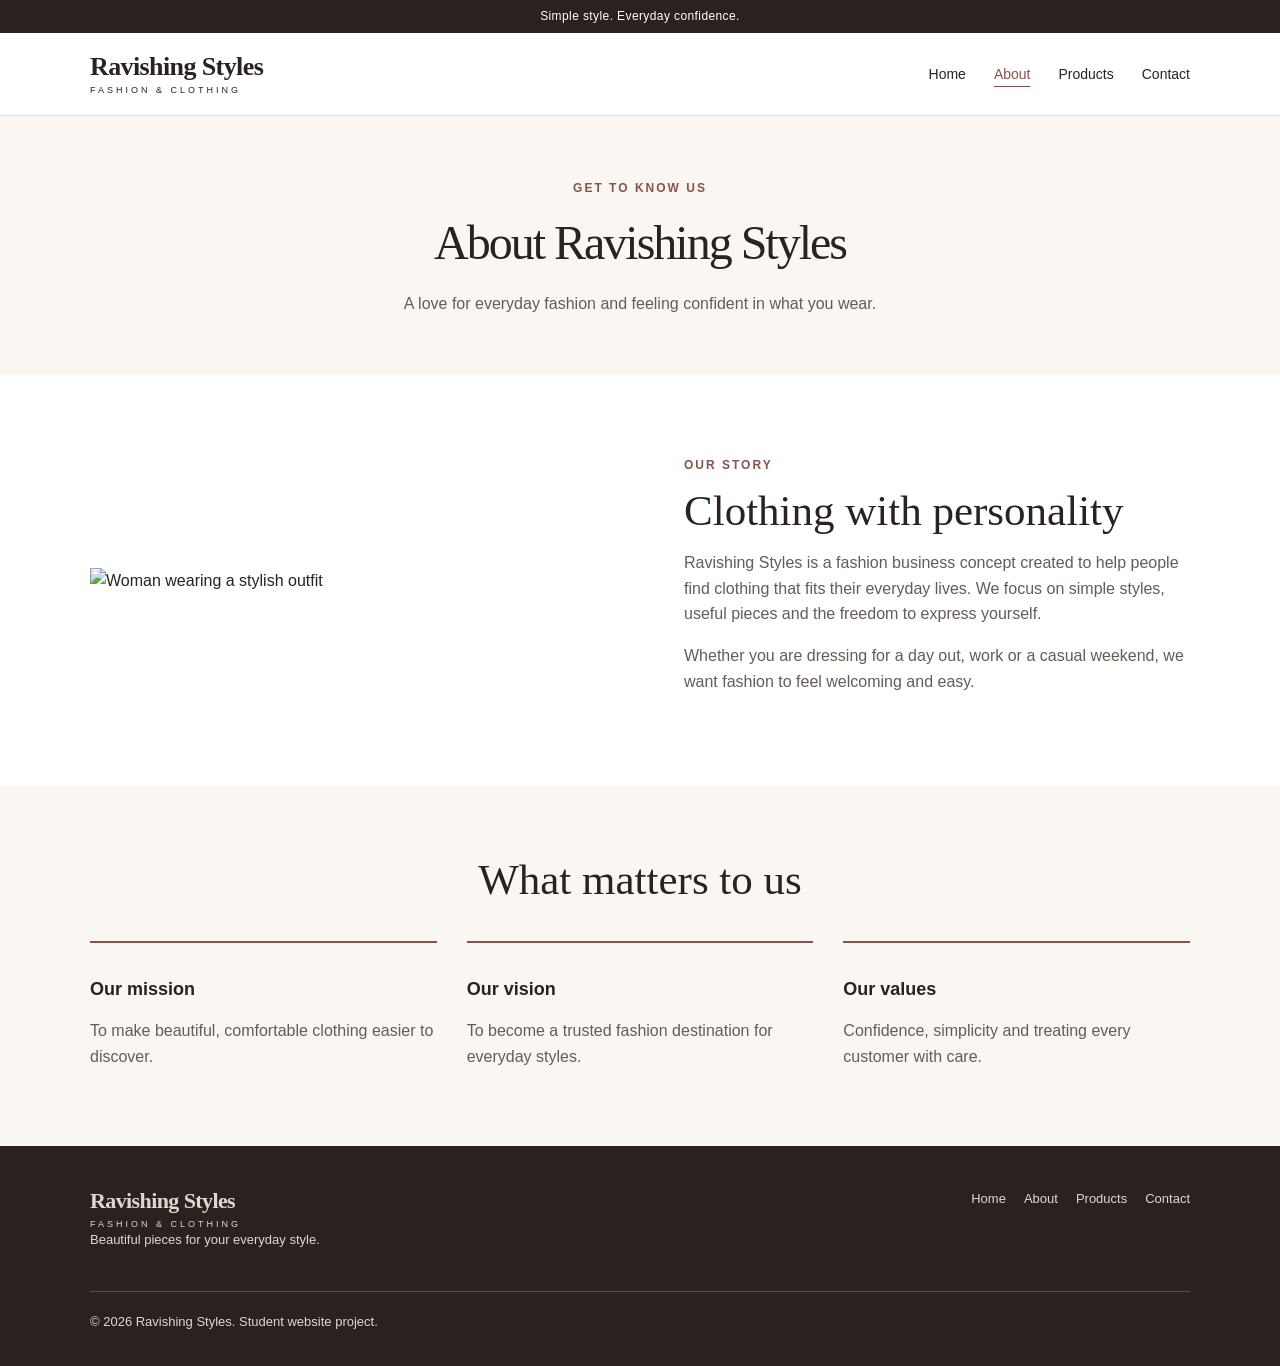
==== about.html @ 7719f30f "Create Ravishing Styles website" ====
<!DOCTYPE html>
<html lang="en">
<head>
  <meta charset="UTF-8">
  <meta name="viewport" content="width=device-width, initial-scale=1.0">
  <meta name="description" content="Ravishing Styles - simple, beautiful fashion for everyday confidence.">
  <title>About | Ravishing Styles</title>
  <link rel="stylesheet" href="css/style.css">
  <script src="js/script.js" defer></script>
</head>
<body>
  <div class="topbar">Simple style. Everyday confidence.</div>
  <header class="site-header">
    <div class="container header-inner">
      <a class="logo" href="index.html" aria-label="Ravishing Styles homepage">Ravishing Styles<span>FASHION & CLOTHING</span></a>
      <button id="menuButton" class="menu-button" aria-controls="mainNav" aria-expanded="false">Menu</button>
      <nav class="nav" id="mainNav" aria-label="Main navigation"><a href="index.html" class="">Home</a><a href="about.html" class="active">About</a><a href="products.html" class="">Products</a><a href="contact.html" class="">Contact</a></nav>
    </div>
  </header>
  <main><section class="page-banner"><div class="container"><span class="eyebrow">Get to know us</span><h1>About Ravishing Styles</h1><p>A love for everyday fashion and feeling confident in what you wear.</p></div></section>
<section class="section"><div class="container story-grid"><img class="" src="https://images.unsplash.com/photo-1490481651871-ab68de25d43d?w=1000&q=85" alt="Woman wearing a stylish outfit" loading="lazy"><div><span class="eyebrow">Our story</span><h2>Clothing with personality</h2><p>Ravishing Styles is a fashion business concept created to help people find clothing that fits their everyday lives. We focus on simple styles, useful pieces and the freedom to express yourself.</p><p>Whether you are dressing for a day out, work or a casual weekend, we want fashion to feel welcoming and easy.</p></div></div></section>
<section class="intro-panel"><div class="container"><div class="section-heading"><h2>What matters to us</h2></div><div class="values-grid"><div class="value"><h3>Our mission</h3><p>To make beautiful, comfortable clothing easier to discover.</p></div><div class="value"><h3>Our vision</h3><p>To become a trusted fashion destination for everyday styles.</p></div><div class="value"><h3>Our values</h3><p>Confidence, simplicity and treating every customer with care.</p></div></div></div></section></main>
  <footer class="footer">
    <div class="container">
      <div class="footer-content"><div><a class="logo" href="index.html">Ravishing Styles<span>FASHION & CLOTHING</span></a><p>Beautiful pieces for your everyday style.</p></div>
      <nav class="footer-nav" aria-label="Footer navigation"><a href="index.html" class="">Home</a><a href="about.html" class="active">About</a><a href="products.html" class="">Products</a><a href="contact.html" class="">Contact</a></nav></div>
      <p class="copyright">&copy; 2026 Ravishing Styles. Student website project.</p>
    </div>
  </footer>
</body>
</html>
---- css/style.css ----
/* Ravishing Styles - New Horizon student project */
:root { --ink:#29221f; --cream:#faf7f2; --accent:#8c514a; --line:#e6ded7; }
* { box-sizing:border-box; }
html { scroll-behavior:smooth; }
body { margin:0; font-family:Arial, Helvetica, sans-serif; background:#fff; color:var(--ink); line-height:1.6; }
a { color:inherit; text-decoration:none; }
img { max-width:100%; display:block; }
.container { width: min(1100px, 90%); margin:auto; }
.topbar { background:var(--ink); color:#fff; text-align:center; padding:7px 12px; font-size:12px; letter-spacing:.4px; }
.site-header { background:white; border-bottom:1px solid var(--line); }
.header-inner { display:flex; align-items:center; justify-content:space-between; min-height:82px; gap:20px; }
.logo { font-family:Georgia, serif; font-size:26px; font-weight:bold; line-height:1.05; letter-spacing:-.6px; }
.logo span { display:block; font-family:Arial,sans-serif; font-size:9px; letter-spacing:3px; font-weight:normal; margin-top:5px; }
.nav { display:flex; gap:28px; align-items:center; }
.nav a { font-size:14px; }
.nav a:hover, .nav a.active { color:var(--accent); text-decoration:underline; text-underline-offset:7px; }
.menu-button { display:none; border:1px solid var(--line); padding:8px 12px; background:#fff; font-size:14px; cursor:pointer; }
.hero { background:var(--cream); }
.hero-grid { display:grid; grid-template-columns:1fr 1fr; align-items:center; gap:7%; min-height:510px; }
.hero-copy { padding:55px 0; }
.eyebrow { color:var(--accent); text-transform:uppercase; font-size:12px; letter-spacing:2px; font-weight:bold; }
h1,h2,h3 { line-height:1.2; }
h1,h2 { font-family:Georgia, 'Times New Roman', serif; font-weight:normal; }
h1 { font-size:clamp(39px,5vw,68px); letter-spacing:-2px; margin:14px 0 20px; }
h2 { font-size:clamp(30px,3.5vw,43px); margin:8px 0 14px; }
h3 { font-size:18px; }
p { margin-top:0; }
.hero-copy p { color:#655a54; max-width:450px; }
.button { display:inline-block; background:var(--ink); color:white; border:1px solid var(--ink); padding:12px 24px; font-size:14px; cursor:pointer; font-family:inherit; }
.button:hover { background:var(--accent); border-color:var(--accent); }
.button.outline { background:transparent; color:var(--ink); }
.button.outline:hover { background:var(--ink); color:white; }
.hero-image { height:510px; width:100%; object-fit:cover; object-position:center 35%; }
.section { padding:76px 0; }
.section-heading { text-align:center; max-width:650px; margin:0 auto 35px; }
.section-heading p { color:#6c615c; }
.product-grid { display:grid; grid-template-columns:repeat(3,1fr); gap:25px; }
.product-card img { aspect-ratio:3/3.6; width:100%; object-fit:cover; background:#eee6dc; }
.product-card h3 { margin:13px 0 3px; font-size:17px; font-weight:normal; }
.product-card p { color:#73655d; font-size:13px; margin:0 0 5px; }
.product-card strong { color:var(--accent); font-size:15px; }
.intro-panel { background:var(--cream); padding:60px 0; }
.intro-grid { display:grid; grid-template-columns:1fr 1fr; gap:8%; align-items:center; }
.intro-grid img { width:100%; height:360px; object-fit:cover; }
.intro-grid p { color:#665b55; }
.page-banner { text-align:center; background:var(--cream); padding:58px 0; }
.page-banner p { max-width:600px; margin:0 auto; color:#665b55; }
.page-banner h1 { font-size:48px; }
.story-grid { display:grid; grid-template-columns:1fr 1fr; gap:8%; align-items:center; }
.story-grid img { width:100%; max-height:540px; object-fit:cover; }
.story-grid p { color:#665b55; }
.values-grid { display:grid; grid-template-columns:repeat(3,1fr); gap:30px; }
.value { padding-top:18px; border-top:2px solid var(--accent); }
.value p { color:#665b55; }
.filters { display:flex; justify-content:center; gap:12px; flex-wrap:wrap; margin-bottom:30px; }
.filter-button { border:1px solid var(--line); background:#fff; color:var(--ink); padding:8px 16px; font:inherit; font-size:13px; cursor:pointer; }
.filter-button.active, .filter-button:hover { background:var(--ink); color:#fff; }
.contact-grid { display:grid; grid-template-columns:1fr 1.35fr; gap:9%; }
.contact-details p { color:#665b55; }
.contact-details a { color:var(--accent); }
.form-group { margin-bottom:18px; }
label { display:block; margin-bottom:6px; font-weight:bold; font-size:13px; }
input,textarea { width:100%; border:1px solid #cfc5be; border-radius:0; padding:11px 12px; font:inherit; font-size:14px; background:white; color:var(--ink); }
input:focus,textarea:focus { outline:2px solid #a8746c; outline-offset:1px; }
textarea { min-height:140px; resize:vertical; }
.form-feedback { font-size:14px; margin-top:14px; min-height:22px; }
.form-feedback.error { color:#a22d2d; }
.form-feedback.success { color:#32704b; }
.footer { background:var(--ink); color:#fff; margin-top:0; padding:43px 0 20px; }
.footer-content { display:flex; justify-content:space-between; gap:30px; align-items:start; }
.footer .logo { font-size:22px; }
.footer p, .footer a { color:#e0d7d0; font-size:13px; }
.footer-nav { display:flex; gap:18px; flex-wrap:wrap; }
.copyright { border-top:1px solid #5c514c; padding-top:20px; margin-top:28px; font-size:12px; color:#ddd1ca; }
.center { text-align:center; }
.cta-section { text-align:center; background:var(--cream); padding:55px 15px; }
[hidden] { display:none !important; }
@media (max-width:760px) {
 .header-inner { min-height:75px; flex-wrap:wrap; }
 .logo { font-size:23px; }
 .menu-button { display:block; }
 .nav { display:none; flex-basis:100%; width:100%; flex-direction:column; align-items:stretch; gap:0; padding-bottom:15px; }
 .nav.open { display:flex; }
 .nav a { padding:12px 0; border-top:1px solid var(--line); }
 .hero-grid,.intro-grid,.story-grid,.contact-grid { grid-template-columns:1fr; gap:25px; }
 .hero-grid { min-height:auto; }
 .hero-copy { padding:48px 0 12px; }
 .hero-image { height:380px; }
 .product-grid { grid-template-columns:repeat(2,1fr); gap:17px; }
 .values-grid { grid-template-columns:1fr; gap:15px; }
 .section { padding:52px 0; }
 .intro-grid img { height:320px; }
 .page-banner { padding:42px 0; }
 .page-banner h1 { font-size:40px; }
 .footer-content { flex-direction:column; gap:15px; }
}
@media (max-width:450px) { .product-grid { grid-template-columns:1fr; } .hero-image { height:310px; } h1 { letter-spacing:-1px; } }
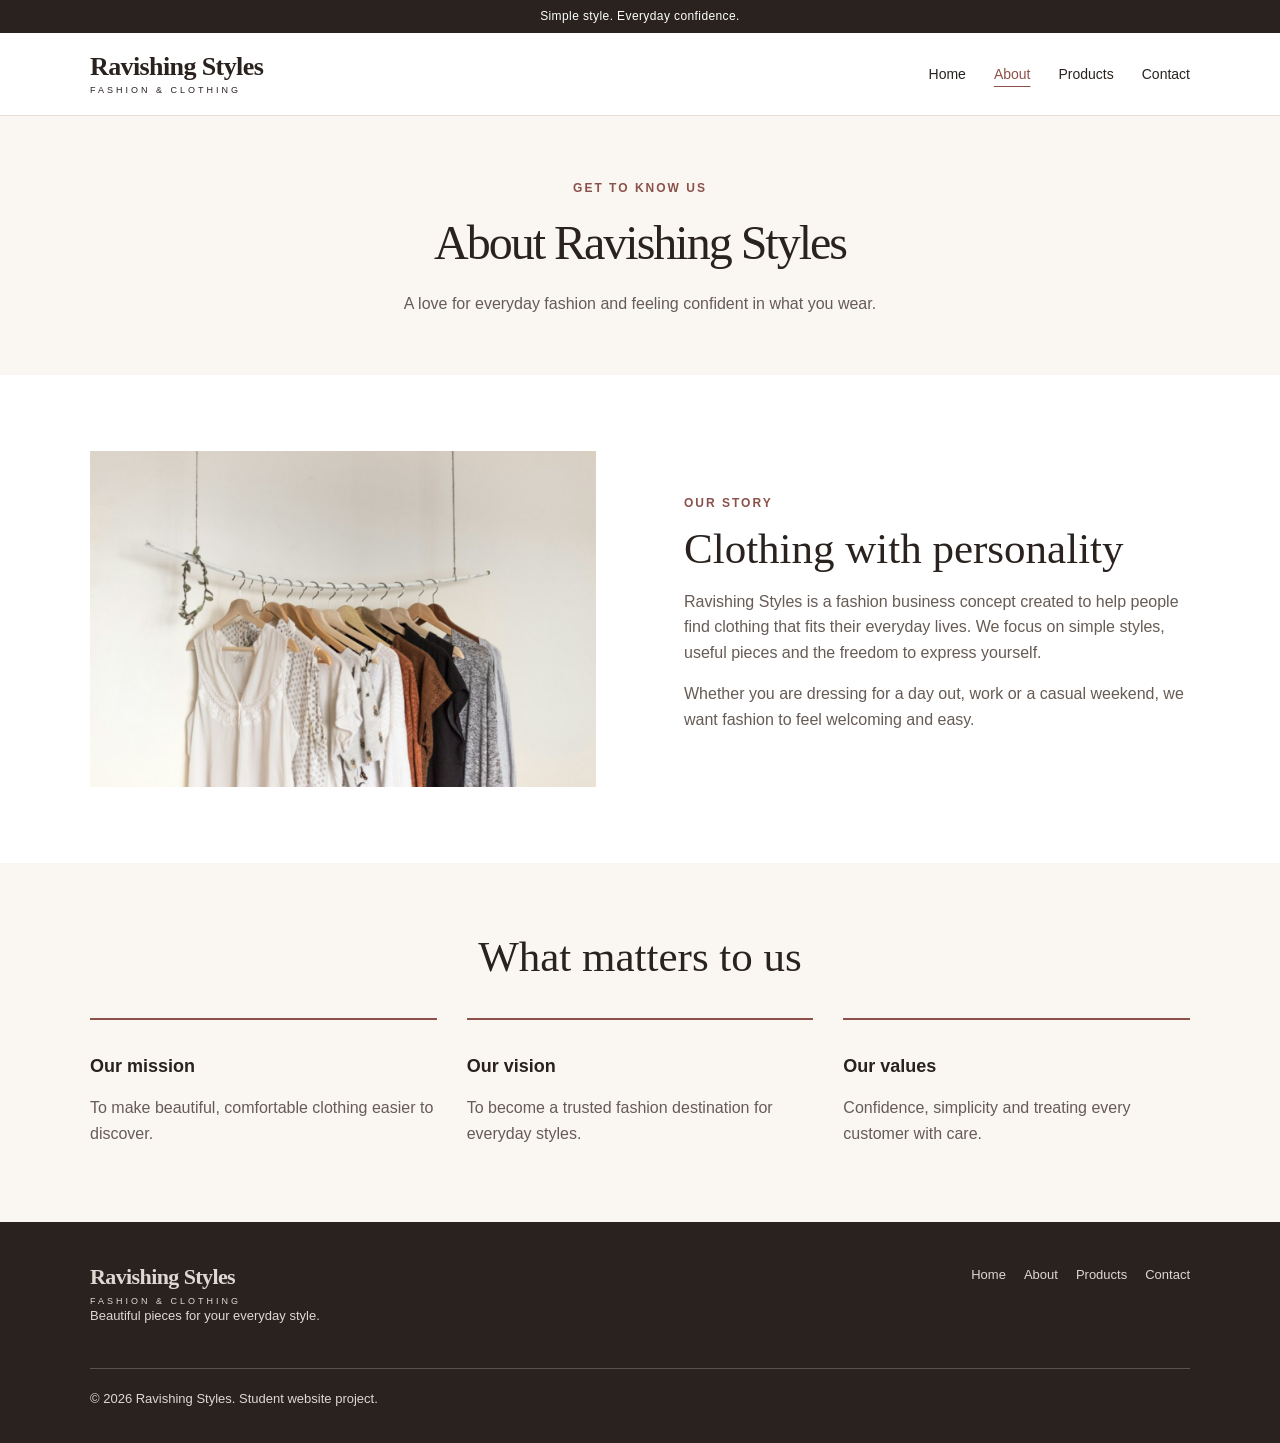
==== commit eaec8e85: "Add local fashion images and update products" ====
--- a/about.html
+++ b/about.html
@@ -18,7 +18,7 @@
     </div>
   </header>
   <main><section class="page-banner"><div class="container"><span class="eyebrow">Get to know us</span><h1>About Ravishing Styles</h1><p>A love for everyday fashion and feeling confident in what you wear.</p></div></section>
-<section class="section"><div class="container story-grid"><img class="" src="https://images.unsplash.com/photo-1490481651871-ab68de25d43d?w=1000&q=85" alt="Woman wearing a stylish outfit" loading="lazy"><div><span class="eyebrow">Our story</span><h2>Clothing with personality</h2><p>Ravishing Styles is a fashion business concept created to help people find clothing that fits their everyday lives. We focus on simple styles, useful pieces and the freedom to express yourself.</p><p>Whether you are dressing for a day out, work or a casual weekend, we want fashion to feel welcoming and easy.</p></div></div></section>
+<section class="section"><div class="container story-grid"><img src="images/clothing-rack.jpg" alt="Clothing collection displayed on wooden hangers" loading="lazy"><div><span class="eyebrow">Our story</span><h2>Clothing with personality</h2><p>Ravishing Styles is a fashion business concept created to help people find clothing that fits their everyday lives. We focus on simple styles, useful pieces and the freedom to express yourself.</p><p>Whether you are dressing for a day out, work or a casual weekend, we want fashion to feel welcoming and easy.</p></div></div></section>
 <section class="intro-panel"><div class="container"><div class="section-heading"><h2>What matters to us</h2></div><div class="values-grid"><div class="value"><h3>Our mission</h3><p>To make beautiful, comfortable clothing easier to discover.</p></div><div class="value"><h3>Our vision</h3><p>To become a trusted fashion destination for everyday styles.</p></div><div class="value"><h3>Our values</h3><p>Confidence, simplicity and treating every customer with care.</p></div></div></div></section></main>
   <footer class="footer">
     <div class="container">
--- a/css/style.css
+++ b/css/style.css
@@ -36,6 +36,7 @@
 .section-heading p { color:#6c615c; }
 .product-grid { display:grid; grid-template-columns:repeat(3,1fr); gap:25px; }
 .product-card img { aspect-ratio:3/3.6; width:100%; object-fit:cover; background:#eee6dc; }
+.product-card img.floral-photo { object-position:32% center; }
 .product-card h3 { margin:13px 0 3px; font-size:17px; font-weight:normal; }
 .product-card p { color:#73655d; font-size:13px; margin:0 0 5px; }
 .product-card strong { color:var(--accent); font-size:15px; }
